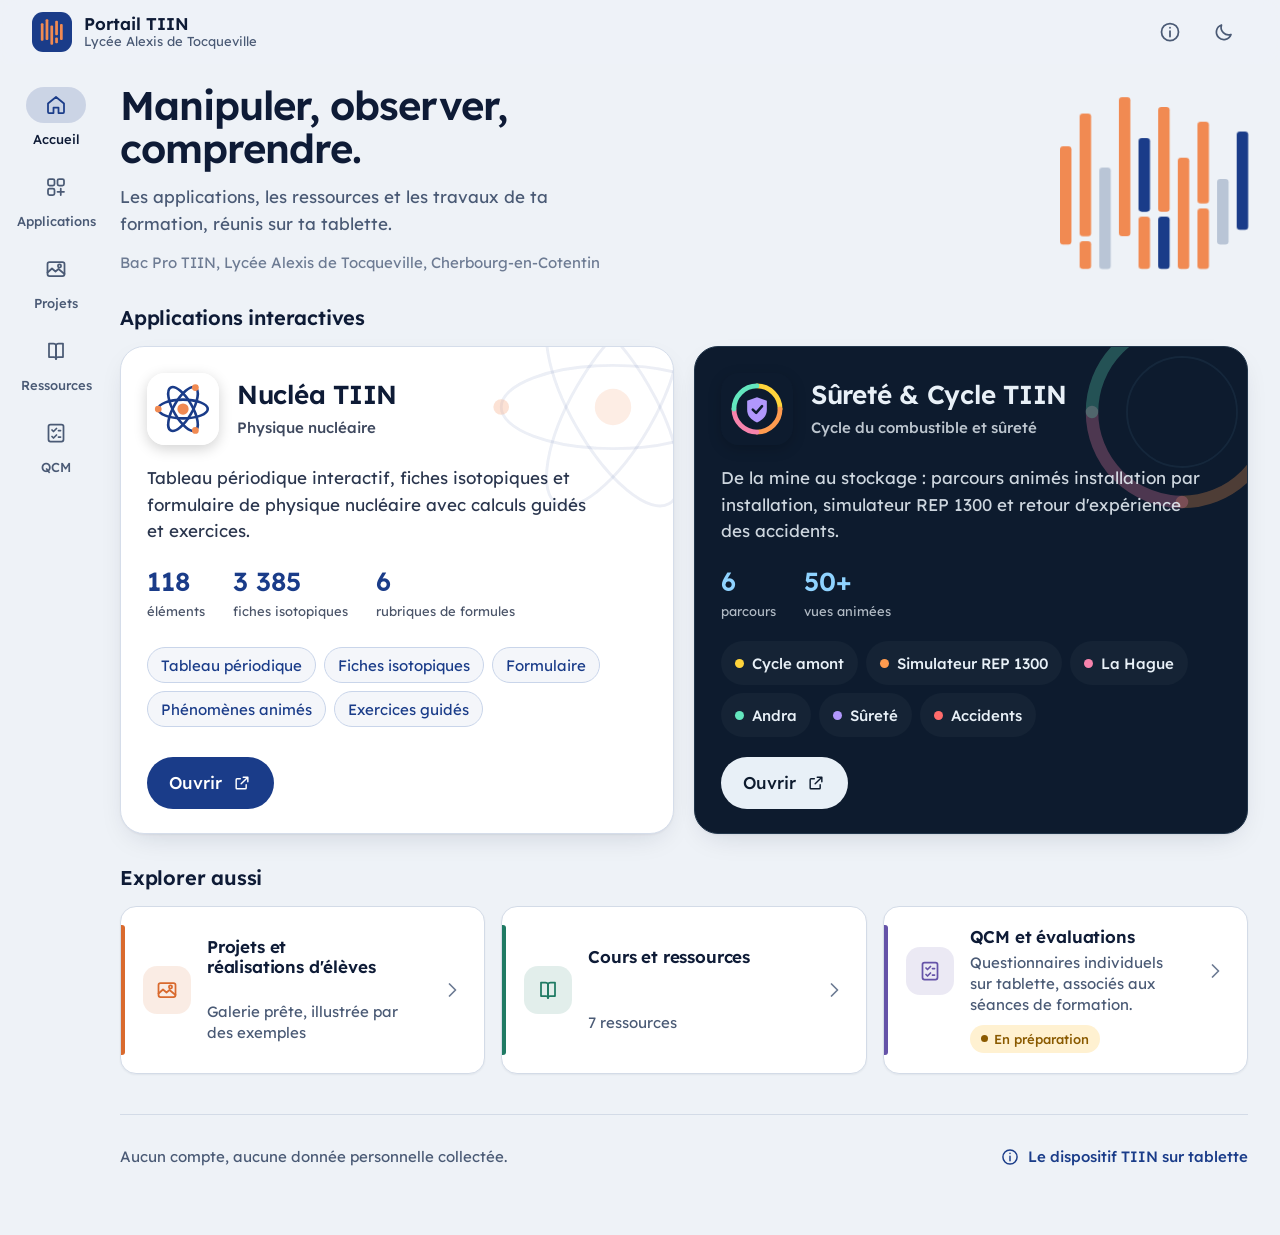
==== index.html @ 27bb5bd6 "Add files via upload" ====
<!doctype html>
<html lang="fr">
<head>
<meta charset="utf-8">
<meta name="viewport" content="width=device-width,initial-scale=1,viewport-fit=cover">
<title>Portail TIIN</title>
<meta name="description" content="Portail pédagogique du Bac Pro TIIN — Lycée Alexis de Tocqueville, Cherbourg-en-Cotentin : applications interactives, projets d'élèves, ressources.">
<meta name="theme-color" content="#EEF2F7" media="(prefers-color-scheme: light)">
<meta name="theme-color" content="#0A1226" media="(prefers-color-scheme: dark)">
<meta name="color-scheme" content="light dark">
<meta name="referrer" content="strict-origin-when-cross-origin">
<meta http-equiv="Content-Security-Policy" content="default-src 'self'; img-src 'self' data: https://xavierlepallabre-cmyk.github.io; style-src 'self' 'unsafe-inline'; script-src 'self'; font-src 'self'; connect-src 'self'; frame-src 'none'; object-src 'none'; base-uri 'self'; form-action 'none'">
<link rel="manifest" href="manifest.webmanifest">
<link rel="icon" href="icons/icon.svg" type="image/svg+xml">
<link rel="apple-touch-icon" href="icons/icon-192.png">
<link rel="preload" href="assets/fonts/lexend-400.ttf" as="font" type="font/ttf" crossorigin>
<link rel="stylesheet" href="assets/css/portail.css">
<script src="assets/js/theme.js"></script>
</head>
<body>
<a class="skip" href="#vue">Aller au contenu</a>

<svg class="sprite" aria-hidden="true" focusable="false">
  <symbol id="i-home" viewBox="0 0 24 24"><path d="M4 10.5 12 4l8 6.5V19a1 1 0 0 1-1 1h-4.5v-5.5h-5V20H5a1 1 0 0 1-1-1z"/></symbol>
  <symbol id="i-apps" viewBox="0 0 24 24"><rect x="4" y="4" width="6.5" height="6.5" rx="1.6"/><rect x="13.5" y="4" width="6.5" height="6.5" rx="1.6"/><rect x="4" y="13.5" width="6.5" height="6.5" rx="1.6"/><path d="M16.75 13.5v6.5M13.5 16.75H20"/></symbol>
  <symbol id="i-projets" viewBox="0 0 24 24"><rect x="3.5" y="5" width="17" height="14" rx="2"/><path d="m3.5 15.5 4.5-4 3.5 3 3-2.5 6 5"/><circle cx="15.5" cy="9" r="1.6"/></symbol>
  <symbol id="i-ressources" viewBox="0 0 24 24"><path d="M5 4.5h4.5a2.5 2.5 0 0 1 2.5 2.5v13a2 2 0 0 0-2-2H5z"/><path d="M19 4.5h-4.5A2.5 2.5 0 0 0 12 7v13a2 2 0 0 1 2-2h5z"/></symbol>
  <symbol id="i-qcm" viewBox="0 0 24 24"><rect x="4.5" y="3.5" width="15" height="17" rx="2"/><path d="m8 9 1.5 1.5L12.5 7.5M8 15.5l1.5 1.5 3-3M14.5 9.5H16.5M14.5 16H16.5"/></symbol>
  <symbol id="i-info" viewBox="0 0 24 24"><circle cx="12" cy="12" r="8.5"/><path d="M12 11v5.5M12 7.6v.2"/></symbol>
  <symbol id="i-back" viewBox="0 0 24 24"><path d="M14.5 6 8.5 12l6 6"/></symbol>
  <symbol id="i-chevron" viewBox="0 0 24 24"><path d="m9.5 6 6 6-6 6"/></symbol>
  <symbol id="i-open" viewBox="0 0 24 24"><path d="M13.5 5H19v5.5M19 5l-8 8M17 14v4a1 1 0 0 1-1 1H6a1 1 0 0 1-1-1V8a1 1 0 0 1 1-1h4"/></symbol>
  <symbol id="i-search" viewBox="0 0 24 24"><circle cx="11" cy="11" r="6"/><path d="m15.5 15.5 4 4"/></symbol>
  <symbol id="i-close" viewBox="0 0 24 24"><path d="m6.5 6.5 11 11M17.5 6.5l-11 11"/></symbol>
  <symbol id="i-file" viewBox="0 0 24 24"><path d="M7 3.5h7l4 4V19a1.5 1.5 0 0 1-1.5 1.5h-9.5A1.5 1.5 0 0 1 5.5 19V5A1.5 1.5 0 0 1 7 3.5z"/><path d="M13.5 3.5V8h4.5"/></symbol>
  <symbol id="i-slides" viewBox="0 0 24 24"><rect x="3.5" y="4.5" width="17" height="11.5" rx="1.5"/><path d="M12 16v3.5M8.5 19.5h7"/></symbol>
  <symbol id="i-image" viewBox="0 0 24 24"><rect x="4" y="4" width="16" height="16" rx="2"/><circle cx="9.5" cy="9.5" r="1.7"/><path d="m4.5 17 5-4.5 3.5 3 2-1.5 4.5 3.5"/></symbol>
  <symbol id="i-video" viewBox="0 0 24 24"><rect x="3.5" y="6" width="12.5" height="12" rx="2"/><path d="m16 10.5 4.5-2.5v8L16 13.5"/></symbol>
  <symbol id="i-link" viewBox="0 0 24 24"><path d="M10 14a4 4 0 0 0 5.7 0l3-3a4 4 0 0 0-5.7-5.7l-1 1"/><path d="M14 10a4 4 0 0 0-5.7 0l-3 3a4 4 0 0 0 5.7 5.7l1-1"/></symbol>
  <symbol id="i-play" viewBox="0 0 24 24"><circle cx="12" cy="12" r="8.5"/><path d="m10.2 8.6 5 3.4-5 3.4z"/></symbol>
  <symbol id="i-offline" viewBox="0 0 24 24"><path d="M4 9a12.5 12.5 0 0 1 4.5-2.6M12 6.2a12.6 12.6 0 0 1 8 2.8M7 12.5a7.6 7.6 0 0 1 3-1.5M14.3 11.2a7.5 7.5 0 0 1 2.7 1.3M10 16a3 3 0 0 1 4 0M4 4l16 16"/></symbol>
  <symbol id="i-sun" viewBox="0 0 24 24"><circle cx="12" cy="12" r="3.8"/><path d="M12 3v2M12 19v2M3 12h2M19 12h2M5.6 5.6 7 7M17 17l1.4 1.4M5.6 18.4 7 17M17 7l1.4-1.4"/></symbol>
  <symbol id="i-moon" viewBox="0 0 24 24"><path d="M19 14.5A7.5 7.5 0 0 1 9.5 5a7.5 7.5 0 1 0 9.5 9.5z"/></symbol>
  <symbol id="i-lock" viewBox="0 0 24 24"><rect x="5" y="10.5" width="14" height="10" rx="2"/><path d="M8.5 10.5V8a3.5 3.5 0 0 1 7 0v2.5"/></symbol>
  <symbol id="i-shield" viewBox="0 0 24 24"><path d="M12 3.5 19 6v5.5c0 4.2-2.9 7.6-7 9-4.1-1.4-7-4.8-7-9V6z"/><path d="m9 12 2 2 4-4"/></symbol>
  <symbol id="i-tablet" viewBox="0 0 24 24"><rect x="5" y="3" width="14" height="18" rx="2"/><path d="M11 17.5h2"/></symbol>
  <symbol id="i-server" viewBox="0 0 24 24"><rect x="4" y="4.5" width="16" height="6" rx="1.5"/><rect x="4" y="13.5" width="16" height="6" rx="1.5"/><path d="M7.5 7.5h.1M7.5 16.5h.1"/></symbol>
  <symbol id="i-chart" viewBox="0 0 24 24"><path d="M4.5 19.5h15M7.5 16V11M12 16V7M16.5 16v-3"/></symbol>
  <symbol id="i-filter" viewBox="0 0 24 24"><path d="M4.5 6h15M7.5 12h9M10.5 18h3"/></symbol>
</svg>

<div class="shell">
  <header class="topbar">
    <a class="brand" href="#/" aria-label="Portail TIIN, accueil">
      <span class="brand-mark" aria-hidden="true">
        <svg viewBox="0 0 40 40"><g class="bars"><rect x="6" y="9" width="3.4" height="22" rx="1.2"/><rect x="12" y="4" width="3.4" height="26" rx="1.2"/><rect x="18" y="12" width="3.4" height="24" rx="1.2"/><rect x="24" y="6" width="3.4" height="18" rx="1.2"/><rect x="24" y="27" width="3.4" height="7" rx="1.2"/><rect x="30" y="10" width="3.4" height="20" rx="1.2"/></g></svg>
      </span>
      <span class="brand-text"><strong>Portail TIIN</strong><span>Lycée Alexis de Tocqueville</span></span>
    </a>
    <div class="topbar-actions">
      <span class="netstate" id="netstate" hidden><svg class="ic"><use href="#i-offline"/></svg><span>Hors connexion</span></span>
      <a class="iconbtn" href="#/dispositif" aria-label="Le dispositif TIIN sur tablette"><svg class="ic"><use href="#i-info"/></svg></a>
      <button class="iconbtn" type="button" id="themeBtn" aria-label="Changer de thème"><svg class="ic"><use href="#i-moon"/></svg></button>
    </div>
  </header>

  <nav class="mainnav" id="mainnav" aria-label="Navigation principale"></nav>

  <main id="vue" class="view" tabindex="-1" aria-live="polite">
    <div class="loading" role="status"><span class="loading-bars" aria-hidden="true"><i></i><i></i><i></i><i></i><i></i></span><span>Chargement du portail…</span></div>
  </main>
</div>

<dialog class="sheet" id="offlineDialog" aria-labelledby="offlineTitle">
  <h2 id="offlineTitle">Tu es hors connexion</h2>
  <p id="offlineText"></p>
  <div class="sheet-actions">
    <button type="button" class="btn btn-quiet" value="cancel" id="offlineCancel">Rester sur le portail</button>
    <a class="btn btn-primary" id="offlineGo" href="#">Essayer quand même</a>
  </div>
</dialog>

<noscript><p class="noscript">Le portail a besoin de JavaScript pour afficher le catalogue des ressources.</p></noscript>
<script src="assets/js/portail.js" defer></script>
</body>
</html>
---- assets/css/portail.css ----
/* ==========================================================================
   Portail TIIN — feuille de style
   Direction artistique « les barres Tocqueville »
   Les couleurs sont des jetons : on les modifie ici, nulle part ailleurs.
   ========================================================================== */

@font-face{font-family:"Lexend";font-weight:400;font-display:swap;src:url(../fonts/lexend-400.ttf) format("truetype")}
@font-face{font-family:"Lexend";font-weight:500;font-display:swap;src:url(../fonts/lexend-500.ttf) format("truetype")}
@font-face{font-family:"Lexend";font-weight:600;font-display:swap;src:url(../fonts/lexend-600.ttf) format("truetype")}
@font-face{font-family:"Lexend";font-weight:700;font-display:swap;src:url(../fonts/lexend-700.ttf) format("truetype")}

:root{
  color-scheme:light;
  /* Base */
  --bg:#EEF2F7;
  --surface:#FFFFFF;
  --surface-2:#E5EBF3;
  --line:#D3DBE7;
  --line-strong:#B9C5D6;
  --ink:#0E1B36;
  --muted:#4A5A75;
  --faint:#6D7B93;
  /* Identité Tocqueville */
  --brand:#1A3C89;
  --brand-ink:#1A3C89;
  --brand-hover:#24499E;
  --on-brand:#FFFFFF;
  --orange:#F18A52;
  --orange-ink:#A8501C;
  --orange-soft:#FDEBDF;
  /* Une couleur par rubrique, utilisée seulement pour les repères */
  --c-apps:#1A3C89;
  --c-projets:#D96A2E;
  --c-ressources:#1F7A63;
  --c-qcm:#6553A8;
  --c-neutre:#6D7B93;
  /* États */
  --ok:#1E7A4F; --ok-soft:#E1F3E9;
  --wait:#8A5A00; --wait-soft:#FFF1D1;
  --idea:#4A5A75; --idea-soft:#E8EDF4;
  /* Formes */
  --r-xs:6px; --r-sm:10px; --r-md:16px; --r-lg:24px; --r-pill:999px;
  --shadow-sm:0 1px 2px rgba(14,27,54,.06);
  --shadow:0 1px 2px rgba(14,27,54,.05),0 10px 30px -12px rgba(14,27,54,.18);
  --shadow-lift:0 2px 4px rgba(14,27,54,.06),0 18px 40px -16px rgba(14,27,54,.28);
  /* Typographie : échelle 13 / 15 / 17 / 20 / 26 / 36 */
  --font:"Lexend",system-ui,-apple-system,"Segoe UI",Roboto,sans-serif;
  --t-xs:.8125rem; --t-sm:.9375rem; --t-md:1.0625rem; --t-lg:1.25rem; --t-xl:1.625rem; --t-2xl:2.25rem;
  /* Mise en page */
  --gutter:clamp(16px,3vw,32px);
  --topbar-h:64px;
  --rail-w:112px;
  --tabbar-h:72px;
  --maxw:1240px;
  --ease:cubic-bezier(.2,.7,.2,1);
}

/* Mode sombre : automatique, ou forcé par le bouton */
@media (prefers-color-scheme:dark){
  :root:not([data-theme="light"]){
    color-scheme:dark;
    --bg:#0A1226; --surface:#111C38; --surface-2:#18264A; --line:#24365F; --line-strong:#33497A;
    --ink:#EAF0FA; --muted:#A8B6D2; --faint:#8494B3;
    --brand:#3D67C9; --brand-ink:#9DB8F5; --brand-hover:#4E78DA;
    --orange:#F59C6B; --orange-ink:#F7AE85; --orange-soft:#3A2418;
    --c-apps:#8FADF2; --c-projets:#F29A66; --c-ressources:#5FC4A6; --c-qcm:#AE9CF0; --c-neutre:#8494B3;
    --ok:#6FD3A0; --ok-soft:#163A2B; --wait:#F2C46A; --wait-soft:#3A2E12; --idea:#A8B6D2; --idea-soft:#1D2A4C;
    --shadow-sm:0 1px 2px rgba(0,0,0,.3);
    --shadow:0 1px 2px rgba(0,0,0,.25),0 12px 32px -14px rgba(0,0,0,.6);
    --shadow-lift:0 2px 4px rgba(0,0,0,.3),0 20px 44px -16px rgba(0,0,0,.7);
  }
}
:root[data-theme="dark"]{
  color-scheme:dark;
  --bg:#0A1226; --surface:#111C38; --surface-2:#18264A; --line:#24365F; --line-strong:#33497A;
  --ink:#EAF0FA; --muted:#A8B6D2; --faint:#8494B3;
  --brand:#3D67C9; --brand-ink:#9DB8F5; --brand-hover:#4E78DA;
  --orange:#F59C6B; --orange-ink:#F7AE85; --orange-soft:#3A2418;
  --c-apps:#8FADF2; --c-projets:#F29A66; --c-ressources:#5FC4A6; --c-qcm:#AE9CF0; --c-neutre:#8494B3;
  --ok:#6FD3A0; --ok-soft:#163A2B; --wait:#F2C46A; --wait-soft:#3A2E12; --idea:#A8B6D2; --idea-soft:#1D2A4C;
  --shadow-sm:0 1px 2px rgba(0,0,0,.3);
  --shadow:0 1px 2px rgba(0,0,0,.25),0 12px 32px -14px rgba(0,0,0,.6);
  --shadow-lift:0 2px 4px rgba(0,0,0,.3),0 20px 44px -16px rgba(0,0,0,.7);
}

/* ---------- Socle ---------- */
*,*::before,*::after{box-sizing:border-box}
html{-webkit-text-size-adjust:100%;text-size-adjust:100%;scroll-padding-top:calc(var(--topbar-h) + 16px)}
body{
  margin:0;background:var(--bg);color:var(--ink);
  font:400 var(--t-md)/1.55 var(--font);
  -webkit-font-smoothing:antialiased;
  -webkit-tap-highlight-color:transparent;
  overflow-x:hidden;
  overscroll-behavior-y:none;
}
h1,h2,h3,h4{margin:0;font-weight:600;line-height:1.2;letter-spacing:-.01em;text-wrap:balance}
p{margin:0;text-wrap:pretty}
a{color:var(--brand-ink)}
img,svg{display:block;max-width:100%}
button{font:inherit;color:inherit}
[hidden]{display:none!important}
.sprite{position:absolute;width:0;height:0;overflow:hidden}
.ic{width:24px;height:24px;flex:none;fill:none;stroke:currentColor;stroke-width:1.75;stroke-linecap:round;stroke-linejoin:round}
.ic-sm{width:20px;height:20px}
.visually-hidden{position:absolute!important;width:1px;height:1px;overflow:hidden;clip:rect(0 0 0 0);white-space:nowrap}
:focus-visible{outline:3px solid var(--orange);outline-offset:3px;border-radius:var(--r-xs)}
.skip{position:absolute;left:12px;top:-60px;z-index:100;background:var(--brand);color:var(--on-brand);padding:12px 16px;border-radius:var(--r-sm);text-decoration:none}
.skip:focus{top:12px}
.noscript{padding:24px;text-align:center}

/* ---------- Coquille : barre du haut + navigation ---------- */
.shell{min-height:100dvh}
.topbar{
  position:sticky;top:0;z-index:30;
  height:calc(var(--topbar-h) + env(safe-area-inset-top));
  padding:env(safe-area-inset-top) max(var(--gutter),env(safe-area-inset-right)) 0 max(var(--gutter),env(safe-area-inset-left));
  display:flex;align-items:center;justify-content:space-between;gap:16px;
  background:color-mix(in srgb,var(--bg) 88%,transparent);
  backdrop-filter:saturate(1.4) blur(14px);-webkit-backdrop-filter:saturate(1.4) blur(14px);
  border-bottom:1px solid transparent;transition:border-color .2s;
}
.topbar.is-scrolled{border-bottom-color:var(--line)}
.brand{display:flex;align-items:center;gap:12px;text-decoration:none;color:var(--ink);min-height:48px;border-radius:var(--r-sm)}
.brand-mark{width:40px;height:40px;border-radius:11px;background:var(--brand);display:grid;place-items:center}
.brand-mark svg{width:32px;height:32px}
.brand-mark .bars rect{fill:#F18A52}
.brand-text{display:flex;flex-direction:column;line-height:1.15}
.brand-text strong{font-size:var(--t-md);font-weight:600}
.brand-text span{font-size:var(--t-xs);color:var(--muted)}
.topbar-actions{display:flex;align-items:center;gap:6px}
.iconbtn{
  width:48px;height:48px;border-radius:var(--r-pill);border:0;background:transparent;color:var(--muted);
  display:grid;place-items:center;cursor:pointer;text-decoration:none;transition:background-color .15s,color .15s;
}
.iconbtn:hover{background:var(--surface-2);color:var(--ink)}
.iconbtn:active{transform:scale(.94)}
.iconbtn[aria-current="page"]{color:var(--brand-ink);background:var(--surface-2)}
.netstate{display:inline-flex;align-items:center;gap:6px;padding:6px 12px 6px 10px;border-radius:var(--r-pill);background:var(--wait-soft);color:var(--wait);font-size:var(--t-xs);font-weight:500}
.netstate .ic{width:18px;height:18px}

/* Navigation : barre d'onglets en bas (portrait, téléphone), rail à gauche (paysage) */
.mainnav{
  position:fixed;z-index:40;left:0;right:0;bottom:0;
  height:calc(var(--tabbar-h) + env(safe-area-inset-bottom));
  padding:6px max(8px,env(safe-area-inset-left)) env(safe-area-inset-bottom) max(8px,env(safe-area-inset-right));
  display:flex;justify-content:space-around;gap:4px;
  background:color-mix(in srgb,var(--surface) 92%,transparent);
  backdrop-filter:saturate(1.4) blur(14px);-webkit-backdrop-filter:saturate(1.4) blur(14px);
  border-top:1px solid var(--line);
}
.navlink{
  --c:var(--c-neutre);
  flex:1 1 0;max-width:140px;min-height:56px;
  display:flex;flex-direction:column;align-items:center;justify-content:center;gap:3px;
  border-radius:var(--r-md);text-decoration:none;color:var(--muted);
  font-size:var(--t-xs);font-weight:500;position:relative;transition:color .15s,background-color .15s;
}
.navlink .navicon{width:52px;height:30px;border-radius:var(--r-pill);display:grid;place-items:center;transition:background-color .2s var(--ease)}
.navlink:active .navicon{transform:scale(.92)}
.navlink[aria-current="page"]{color:var(--ink)}
.navlink[aria-current="page"] .navicon{background:color-mix(in srgb,var(--c) 16%,transparent);color:var(--c)}
.navlink .badge-dot{position:absolute;top:8px;right:calc(50% - 26px);width:8px;height:8px;border-radius:50%;background:var(--wait);display:none}

.view{
  min-height:calc(100dvh - var(--topbar-h));
  padding:8px max(var(--gutter),env(safe-area-inset-right)) calc(var(--tabbar-h) + 40px + env(safe-area-inset-bottom)) max(var(--gutter),env(safe-area-inset-left));
  outline:none;
}
.view > *{max-width:var(--maxw);margin-inline:auto}

@media (min-width:1000px) and (orientation:landscape), (min-width:1200px){
  .mainnav{
    top:calc(var(--topbar-h) + env(safe-area-inset-top));right:auto;bottom:0;width:calc(var(--rail-w) + env(safe-area-inset-left));height:auto;
    flex-direction:column;justify-content:flex-start;gap:6px;padding:16px 10px 16px max(10px,env(safe-area-inset-left));
    background:transparent;backdrop-filter:none;-webkit-backdrop-filter:none;border-top:0;
  }
  .navlink{flex:0 0 auto;max-width:none;min-height:76px;gap:6px}
  .navlink .navicon{width:60px;height:36px}
  .view{
    padding-left:calc(var(--rail-w) + env(safe-area-inset-left) + 8px);
    padding-bottom:56px;
  }
}

/* ---------- Transitions de vue ---------- */
.view.is-entering > *{animation:enter .28s var(--ease) both}
@keyframes enter{from{opacity:0;transform:translateY(8px)}to{opacity:1;transform:none}}
@media (prefers-reduced-motion:reduce){
  *,*::before,*::after{animation-duration:.01ms!important;animation-iteration-count:1!important;transition-duration:.01ms!important;scroll-behavior:auto!important}
}

/* ---------- Chargement ---------- */
.loading{display:flex;flex-direction:column;align-items:center;justify-content:center;gap:16px;min-height:50vh;color:var(--muted);font-size:var(--t-sm)}
.loading-bars{display:flex;align-items:flex-end;gap:5px;height:32px}
.loading-bars i{width:5px;border-radius:2px;background:var(--orange);animation:pulse 1s var(--ease) infinite alternate}
.loading-bars i:nth-child(1){height:40%}.loading-bars i:nth-child(2){height:80%;animation-delay:.1s}
.loading-bars i:nth-child(3){height:60%;animation-delay:.2s;background:var(--brand)}.loading-bars i:nth-child(4){height:100%;animation-delay:.3s}
.loading-bars i:nth-child(5){height:50%;animation-delay:.4s}
@keyframes pulse{to{transform:scaleY(.45);opacity:.6}}

/* ---------- Composants communs ---------- */
.btn{
  display:inline-flex;align-items:center;justify-content:center;gap:10px;
  min-height:52px;padding:0 22px;border-radius:var(--r-pill);border:1px solid transparent;
  font-size:var(--t-md);font-weight:500;text-decoration:none;cursor:pointer;
  transition:background-color .15s,border-color .15s,transform .1s;
}
.btn:active{transform:scale(.97)}
.btn-primary{background:var(--brand);color:var(--on-brand)}
.btn-primary:hover{background:var(--brand-hover)}
.btn-quiet{background:var(--surface-2);color:var(--ink)}
.btn-quiet:hover{border-color:var(--line-strong)}
.btn .ic{width:22px;height:22px}

.status{display:inline-flex;align-items:center;gap:6px;padding:4px 11px;border-radius:var(--r-pill);font-size:var(--t-xs);font-weight:500;white-space:nowrap}
.status::before{content:"";width:7px;height:7px;border-radius:50%;background:currentColor}
.status-ok{background:var(--ok-soft);color:var(--ok)}
.status-wait{background:var(--wait-soft);color:var(--wait)}
.status-idea{background:var(--idea-soft);color:var(--idea)}
.tag-example{display:inline-flex;align-items:center;padding:3px 10px;border-radius:var(--r-xs);border:1.5px dashed var(--orange-ink);color:var(--orange-ink);font-size:var(--t-xs);font-weight:600;background:var(--surface)}

/* En-tête de rubrique : la barre colorée est le repère de la rubrique */
.pagehead{display:grid;grid-template-columns:auto 1fr;gap:4px 16px;align-items:start;padding:20px 0 24px}
.pagehead .rod{grid-row:span 2;width:6px;height:100%;min-height:56px;border-radius:3px;background:var(--c,var(--brand))}
.pagehead h1{font-size:var(--t-xl);font-weight:600}
.pagehead p{color:var(--muted);max-width:62ch}
.backlink{display:inline-flex;align-items:center;gap:4px;min-height:48px;padding:0 14px 0 6px;margin:8px 0 0 -6px;border-radius:var(--r-pill);color:var(--muted);text-decoration:none;font-size:var(--t-sm);font-weight:500}
.backlink:hover{background:var(--surface-2);color:var(--ink)}

.section{margin-top:32px}
.section-head{display:flex;align-items:baseline;justify-content:space-between;gap:16px;margin-bottom:16px}
.section-head h2{font-size:var(--t-lg)}
.section-head a{font-size:var(--t-sm);font-weight:500;text-decoration:none;min-height:44px;display:inline-flex;align-items:center;padding:0 4px}

.empty{
  border:1.5px dashed var(--line-strong);border-radius:var(--r-md);padding:28px;color:var(--muted);
  display:grid;gap:8px;justify-items:start;background:color-mix(in srgb,var(--surface) 50%,transparent)
}
.empty strong{color:var(--ink);font-weight:600}

/* ==========================================================================
   Accueil
   ========================================================================== */
.hero{
  display:grid;grid-template-columns:minmax(0,1fr) auto;align-items:center;gap:32px;
  padding:12px 0 0;
}
.hero h1{font-size:clamp(1.875rem,1.3rem + 1.8vw,2.5rem);font-weight:600;letter-spacing:-.025em;line-height:1.08;max-width:16ch}
.hero .lead{margin-top:14px;font-size:var(--t-md);color:var(--muted);max-width:52ch}
.hero .where{margin-top:14px;color:var(--faint);font-size:var(--t-sm)}
.assembly{width:auto;height:clamp(130px,20vh,190px);overflow:visible}
.assembly rect{transform-box:fill-box;transform-origin:50% 100%}
.assembly .o{fill:var(--orange)}
.assembly .b{fill:var(--brand)}
.assembly .g{fill:var(--line-strong)}
.assembly.play rect{animation:rise .9s var(--ease) both}
@keyframes rise{from{transform:scaleY(0);opacity:0}60%{opacity:1}to{transform:scaleY(1);opacity:1}}

/* Cartes d'applications : chacune garde l'identité de son application */
.apps{display:grid;grid-template-columns:repeat(auto-fit,minmax(min(100%,460px),1fr));gap:20px}
.appcard{
  position:relative;border-radius:var(--r-lg);overflow:hidden;
  display:flex;flex-direction:column;min-height:280px;
  box-shadow:var(--shadow);isolation:isolate;
  transition:transform .2s var(--ease),box-shadow .2s var(--ease);
}
.appcard:has(.appcard-main:active){transform:scale(.99)}
.appcard-main{
  flex:1;display:grid;grid-template-columns:auto 1fr;gap:6px 18px;align-content:start;
  padding:26px 26px 18px;text-decoration:none;color:inherit;border-radius:var(--r-lg);
}
.appcard-main::after{content:"";position:absolute;inset:0;z-index:0}
.appcard-icon{grid-row:span 2;width:72px;height:72px;border-radius:18px;box-shadow:0 4px 14px rgba(0,0,0,.18)}
.appcard h3{font-size:var(--t-xl);font-weight:600;align-self:end}
.appcard .sub{font-size:var(--t-sm);font-weight:500;opacity:.8}
.appcard .desc{grid-column:1/-1;margin-top:14px;max-width:48ch;opacity:.88}
.appcard .figures{grid-column:1/-1;display:flex;flex-wrap:wrap;gap:8px 28px;margin:18px 0 0;padding:0;list-style:none}
.appcard .figures b{display:block;font-size:var(--t-xl);font-weight:600;line-height:1.1;font-variant-numeric:tabular-nums}
.appcard .figures span{font-size:var(--t-xs);opacity:.75}
.appcard .contents{grid-column:1/-1;display:flex;flex-wrap:wrap;gap:8px;margin:18px 0 0;padding:0;list-style:none}
.appcard .contents li{display:inline-flex;align-items:center;min-height:36px;padding:0 13px;border-radius:var(--r-pill);font-size:var(--t-sm);border:1px solid currentColor;opacity:.75}
.appcard.is-nuclea .contents li{color:#1A3C89;border-color:#C9D5EA;opacity:1;background:#F4F6FA}
.appcard-foot{margin-top:auto;position:relative;z-index:1;display:flex;flex-wrap:wrap;align-items:center;gap:10px;padding:0 26px 24px;pointer-events:none}
.appcard-foot > *{pointer-events:auto}
.appcard .open{
  display:inline-flex;align-items:center;gap:10px;min-height:52px;padding:0 22px;border-radius:var(--r-pill);
  font-weight:500;text-decoration:none;pointer-events:none;
}
.shortcuts{display:flex;flex-wrap:wrap;gap:8px;margin:0;padding:0 26px 20px;list-style:none;position:relative;z-index:1}
.shortcuts a{
  display:inline-flex;align-items:center;gap:8px;min-height:44px;padding:0 14px;border-radius:var(--r-pill);
  font-size:var(--t-sm);font-weight:500;text-decoration:none;transition:background-color .15s;
}
.shortcuts a::before{content:"";width:9px;height:9px;border-radius:50%;background:var(--dot)}

/* Apparence Nucléa : clair, bleu Tocqueville, orange */
.appcard.is-nuclea{background:#FFFFFF;color:#0E1B36;border:1px solid #D5DDEA}
.appcard.is-nuclea::before{
  content:"";position:absolute;right:-70px;top:-70px;width:260px;height:260px;z-index:-1;opacity:.7;
  background:url(../img/apps/orbites.svg) center/contain no-repeat;
}
.appcard.is-nuclea .open{background:#1A3C89;color:#fff}
.appcard.is-nuclea .figures b{color:#1A3C89}
.appcard.is-nuclea:hover .open{background:#24499E}
/* Apparence Sûreté & Cycle : sombre, code couleur du cycle */
.appcard.is-surete{background:#0d1b2e;color:#e8f0f7;border:1px solid #22364b}
:root[data-theme="dark"] .appcard.is-surete{border-color:#2d4660}
@media (prefers-color-scheme:dark){:root:not([data-theme="light"]) .appcard.is-surete{border-color:#2d4660}}
.appcard.is-surete::before{
  content:"";position:absolute;right:-60px;top:-60px;width:250px;height:250px;z-index:-1;opacity:.85;
  background:url(../img/apps/cycle.svg) center/contain no-repeat;
}
.appcard.is-surete .open{background:#e8f0f7;color:#0d1b2e}
.appcard.is-surete .figures b{color:#8fd3ff}
.appcard.is-surete .shortcuts a{background:#152335;color:#e8f0f7}
.appcard.is-surete .shortcuts a:hover{background:#1d4766}
/* Apparence générique pour les futures applications */
.appcard.is-defaut{background:var(--surface);color:var(--ink);border:1px solid var(--line)}
.appcard.is-defaut .open{background:var(--brand);color:var(--on-brand)}
.appcard.is-defaut .shortcuts a{background:var(--surface-2)}
@media (hover:hover){.appcard:hover{transform:translateY(-2px);box-shadow:var(--shadow-lift)}}

/* Tuiles des autres rubriques */
.tiles{display:grid;grid-template-columns:repeat(auto-fit,minmax(min(100%,300px),1fr));gap:16px}
.tile{
  --c:var(--c-neutre);
  position:relative;display:grid;grid-template-columns:auto 1fr auto;align-items:center;gap:4px 16px;
  min-height:112px;padding:20px 20px 20px 22px;border-radius:var(--r-md);
  background:var(--surface);border:1px solid var(--line);color:var(--ink);text-decoration:none;
  box-shadow:var(--shadow-sm);overflow:hidden;transition:border-color .15s,transform .1s;
}
.tile::before{content:"";position:absolute;left:0;top:18px;bottom:18px;width:4px;border-radius:0 3px 3px 0;background:var(--c)}
.tile:active{transform:scale(.985)}
@media (hover:hover){.tile:hover{border-color:var(--line-strong)}}
.tile .tile-ic{grid-row:span 2;width:48px;height:48px;border-radius:14px;display:grid;place-items:center;background:color-mix(in srgb,var(--c) 13%,transparent);color:var(--c)}
.tile h3{font-size:var(--t-md);font-weight:600}
.tile p{grid-column:2;font-size:var(--t-sm);color:var(--muted);line-height:1.4}
.tile .tile-end{grid-row:1/span 2;grid-column:3;color:var(--faint)}
.tile .status{grid-column:2;justify-self:start;margin-top:6px}

.homefoot{margin-top:40px;display:flex;flex-wrap:wrap;align-items:center;justify-content:space-between;gap:16px;padding-top:20px;border-top:1px solid var(--line);color:var(--muted);font-size:var(--t-sm)}
.homefoot a{font-weight:500;text-decoration:none;min-height:44px;display:inline-flex;align-items:center;gap:8px}

/* ==========================================================================
   Filtres
   ========================================================================== */
.toolbar{display:flex;flex-direction:column;gap:12px;margin-bottom:20px}
.searchbox{position:relative;max-width:520px}
.searchbox .ic{position:absolute;left:16px;top:50%;translate:0 -50%;color:var(--faint);pointer-events:none}
.searchbox input{
  width:100%;min-height:52px;padding:0 48px 0 50px;border-radius:var(--r-pill);border:1px solid var(--line);
  background:var(--surface);color:var(--ink);font:inherit;font-size:var(--t-md);
}
.searchbox input::placeholder{color:var(--faint)}
.searchbox input:focus-visible{outline:3px solid var(--orange);outline-offset:1px}
.searchbox .clear{position:absolute;right:4px;top:50%;translate:0 -50%;width:44px;height:44px;border:0;border-radius:50%;background:transparent;color:var(--muted);display:grid;place-items:center;cursor:pointer}
.chiprow{display:flex;align-items:center;gap:8px;overflow-x:auto;scrollbar-width:none;padding:3px 0;overscroll-behavior-x:contain;-webkit-overflow-scrolling:touch}
.chiprow::-webkit-scrollbar{display:none}
.chiprow-label{flex:none;font-size:var(--t-xs);color:var(--muted);font-weight:500;min-width:88px}
.chip{
  flex:none;min-height:44px;padding:0 16px;border-radius:var(--r-pill);border:1px solid var(--line);
  background:var(--surface);color:var(--ink);font-size:var(--t-sm);font-weight:500;cursor:pointer;
  transition:background-color .15s,border-color .15s,color .15s;
}
.chip[aria-pressed="true"]{background:var(--ink);border-color:var(--ink);color:var(--bg)}
.resultcount{font-size:var(--t-sm);color:var(--muted);margin-bottom:14px}

/* ==========================================================================
   Galerie des projets
   ========================================================================== */
.notice{display:flex;gap:14px;align-items:flex-start;padding:16px 18px;border-radius:var(--r-md);background:var(--orange-soft);color:var(--ink);font-size:var(--t-sm);margin-bottom:20px}
.notice .ic{color:var(--orange-ink);margin-top:1px}
.notice.is-neutral{background:var(--surface-2)}
.notice.is-neutral .ic{color:var(--muted)}
.gallery{display:grid;grid-template-columns:repeat(auto-fill,minmax(min(100%,260px),1fr));gap:20px}
.pcard{
  display:flex;flex-direction:column;border-radius:var(--r-md);overflow:hidden;background:var(--surface);
  border:1px solid var(--line);text-decoration:none;color:var(--ink);box-shadow:var(--shadow-sm);
  transition:transform .15s var(--ease),box-shadow .15s;
}
.pcard:active{transform:scale(.985)}
@media (hover:hover){.pcard:hover{box-shadow:var(--shadow)}}
.pcard-media{position:relative;aspect-ratio:4/3;background:var(--surface-2)}
.pcard-media img{width:100%;height:100%;object-fit:cover}
.pcard-media .tag-example{position:absolute;left:12px;top:12px}
.pcard-body{padding:16px 18px 18px;display:grid;gap:8px}
.pcard-meta{display:flex;flex-wrap:wrap;gap:6px 12px;font-size:var(--t-xs);color:var(--muted);font-weight:500}
.pcard-meta .type{color:var(--c-projets)}
.pcard h3{font-size:var(--t-md);font-weight:600;line-height:1.3}

/* Fiche projet */
.detail{display:grid;grid-template-columns:minmax(0,1.15fr) minmax(0,1fr);gap:32px;align-items:start;margin-top:8px}
.detail-media{border-radius:var(--r-lg);overflow:hidden;background:var(--surface-2);border:1px solid var(--line);position:relative}
.detail-media img{width:100%;height:auto}
.detail-media .tag-example{position:absolute;left:16px;top:16px}
.detail h1{font-size:var(--t-xl);line-height:1.2}
.detail .desc{margin-top:14px;color:var(--muted)}
.facts{display:grid;grid-template-columns:auto 1fr;gap:10px 20px;margin:22px 0 0;font-size:var(--t-sm)}
.facts dt{color:var(--muted)}
.facts dd{margin:0;font-weight:500}
.docs{list-style:none;margin:12px 0 0;padding:0;display:grid;gap:10px}
.doc{
  display:grid;grid-template-columns:auto 1fr auto;align-items:center;gap:14px;min-height:64px;
  padding:10px 16px;border-radius:var(--r-sm);background:var(--surface);border:1px solid var(--line);
  color:var(--ink);text-decoration:none;
}
.doc .doc-ic{width:42px;height:42px;border-radius:12px;display:grid;place-items:center;background:var(--surface-2);color:var(--brand-ink)}
.doc small{display:block;color:var(--muted);font-size:var(--t-xs)}
.doc .ic-end{color:var(--faint)}
.rights{display:flex;gap:10px;align-items:flex-start;margin-top:24px;padding-top:16px;border-top:1px solid var(--line);font-size:var(--t-xs);color:var(--muted)}
.rights .ic{width:20px;height:20px;color:var(--ok)}

/* ==========================================================================
   Bibliothèque de ressources
   ========================================================================== */
.library{display:grid;gap:28px}
.group h2{font-size:var(--t-md);font-weight:600;color:var(--muted);margin-bottom:10px}
.rows{list-style:none;margin:0;padding:0;border-radius:var(--r-md);background:var(--surface);border:1px solid var(--line);overflow:hidden}
.rows li + li{border-top:1px solid var(--line)}
.row{
  display:grid;grid-template-columns:auto 1fr auto;align-items:center;gap:6px 16px;min-height:76px;padding:14px 18px;
  color:var(--ink);text-decoration:none;transition:background-color .12s;
}
.row:active{background:var(--surface-2)}
@media (hover:hover){.row:hover{background:color-mix(in srgb,var(--surface-2) 60%,var(--surface))}}
.row .row-ic{grid-row:span 2;width:44px;height:44px;border-radius:12px;display:grid;place-items:center;background:color-mix(in srgb,var(--c-ressources) 12%,transparent);color:var(--c-ressources)}
.row h3{font-size:var(--t-md);font-weight:500}
.row p{grid-column:2;font-size:var(--t-sm);color:var(--muted);line-height:1.4}
.row .row-end{grid-row:1/span 2;grid-column:3;display:flex;align-items:center;gap:10px;color:var(--faint)}
.row .fmt{font-size:var(--t-xs);font-weight:500;color:var(--muted);padding:3px 10px;border-radius:var(--r-pill);background:var(--surface-2)}

/* ==========================================================================
   Emplacement (QCM) et page « dispositif »
   ========================================================================== */
.placeholder{display:grid;grid-template-columns:minmax(0,1.1fr) minmax(0,1fr);gap:28px;align-items:start}
.panel{background:var(--surface);border:1px solid var(--line);border-radius:var(--r-lg);padding:26px}
.panel h2{font-size:var(--t-lg);margin-bottom:8px}
.panel > p{color:var(--muted)}
.steps{list-style:none;margin:22px 0 0;padding:0;display:grid;gap:4px;counter-reset:s}
.steps li{display:grid;grid-template-columns:44px 1fr;gap:14px;align-items:start;padding:10px 0;counter-increment:s}
.steps li::before{
  content:counter(s);width:36px;height:36px;border-radius:50%;display:grid;place-items:center;
  background:color-mix(in srgb,var(--c-qcm) 14%,transparent);color:var(--c-qcm);font-weight:600;font-size:var(--t-sm)
}
.steps b{display:block;font-weight:600}
.steps span{color:var(--muted);font-size:var(--t-sm)}
.flow{display:grid;gap:10px;margin-top:6px}
.flow .node{display:flex;align-items:center;gap:14px;padding:14px 16px;border-radius:var(--r-sm);border:1.5px dashed var(--line-strong);color:var(--muted);font-size:var(--t-sm)}
.flow .node b{display:block;color:var(--ink);font-weight:600;font-size:var(--t-md)}
.flow .node .ic{color:var(--c-qcm)}
.flow .link{justify-self:center;width:2px;height:16px;background:var(--line-strong);border-radius:1px}
.flow .node.is-protected{border-style:solid;border-color:color-mix(in srgb,var(--c-qcm) 45%,var(--line))}
.lockline{display:flex;align-items:center;gap:8px;margin-top:16px;font-size:var(--t-xs);color:var(--muted)}
.lockline .ic{width:18px;height:18px}

.roadmap{display:grid;grid-template-columns:repeat(auto-fit,minmax(min(100%,280px),1fr));gap:20px}
.roadmap h2{display:flex;align-items:center;gap:10px;font-size:var(--t-md);margin-bottom:12px}
.roadmap ul{list-style:none;margin:0;padding:0;display:grid;gap:10px}
.roadmap li{padding:14px 16px;border-radius:var(--r-sm);background:var(--surface);border:1px solid var(--line);font-size:var(--t-sm);line-height:1.45}
.roadmap .col-wait li{border-style:dashed}
.roadmap .col-idea li{border-style:dashed;color:var(--muted)}
.principles{display:grid;grid-template-columns:repeat(auto-fit,minmax(min(100%,240px),1fr));gap:16px;list-style:none;margin:0;padding:0}
.principles li{display:grid;grid-template-columns:auto 1fr;gap:4px 14px;padding:18px;border-radius:var(--r-md);background:var(--surface);border:1px solid var(--line)}
.principles .ic{grid-row:span 2;color:var(--brand-ink)}
.principles b{font-weight:600}
.principles span{font-size:var(--t-sm);color:var(--muted)}

/* ---------- Feuille hors connexion ---------- */
.sheet{
  width:min(520px,calc(100vw - 32px));border:0;border-radius:var(--r-lg);padding:28px;
  background:var(--surface);color:var(--ink);box-shadow:var(--shadow-lift);
}
.sheet::backdrop{background:rgba(10,18,38,.5)}
.sheet h2{font-size:var(--t-lg);margin-bottom:10px}
.sheet p{color:var(--muted)}
.sheet-actions{display:flex;flex-wrap:wrap;justify-content:flex-end;gap:10px;margin-top:24px}
.sheet[open]{animation:enter .22s var(--ease) both}

/* ---------- Erreur de catalogue ---------- */
.fault{max-width:680px!important;margin-top:40px!important}
.fault pre{white-space:pre-wrap;background:var(--surface-2);padding:14px;border-radius:var(--r-sm);font-size:var(--t-xs);overflow:auto}

/* ---------- Ajustements responsives ---------- */
@media (max-width:820px){
  .placeholder,.detail{grid-template-columns:1fr}
}
@media (max-width:640px){
  :root{--topbar-h:58px}
  .hero{grid-template-columns:1fr;gap:8px;padding-top:12px}
  .hero .art{order:-1}
  .assembly{height:110px}
  .appcard-main{padding:22px 20px 14px}
  .appcard-icon{width:60px;height:60px;border-radius:15px}
  .appcard-foot,.shortcuts{padding-left:20px;padding-right:20px}
  .brand-text span{display:none}
  .chiprow-label{min-width:0}
  .row .fmt{display:none}
  .row{padding:14px 14px}
}
@media (max-width:380px){
  .navlink{font-size:.75rem}
  .navlink .navicon{width:44px}
}

/* ---------- Bandeau de mise à jour ---------- */
.updatebar{
  position:fixed;z-index:60;left:50%;translate:-50% 0;
  bottom:calc(var(--tabbar-h) + 16px + env(safe-area-inset-bottom));
  width:min(480px,calc(100vw - 32px));display:flex;align-items:center;justify-content:space-between;gap:16px;
  padding:12px 12px 12px 20px;border-radius:var(--r-md);background:var(--ink);color:var(--bg);box-shadow:var(--shadow-lift);
  font-size:var(--t-sm);animation:enter .25s var(--ease) both;
}
.updatebar .sheet-actions{margin:0}
.updatebar .btn{min-height:44px;background:var(--orange);color:#0E1B36}
@media (min-width:1000px) and (orientation:landscape), (min-width:1200px){.updatebar{bottom:24px}}
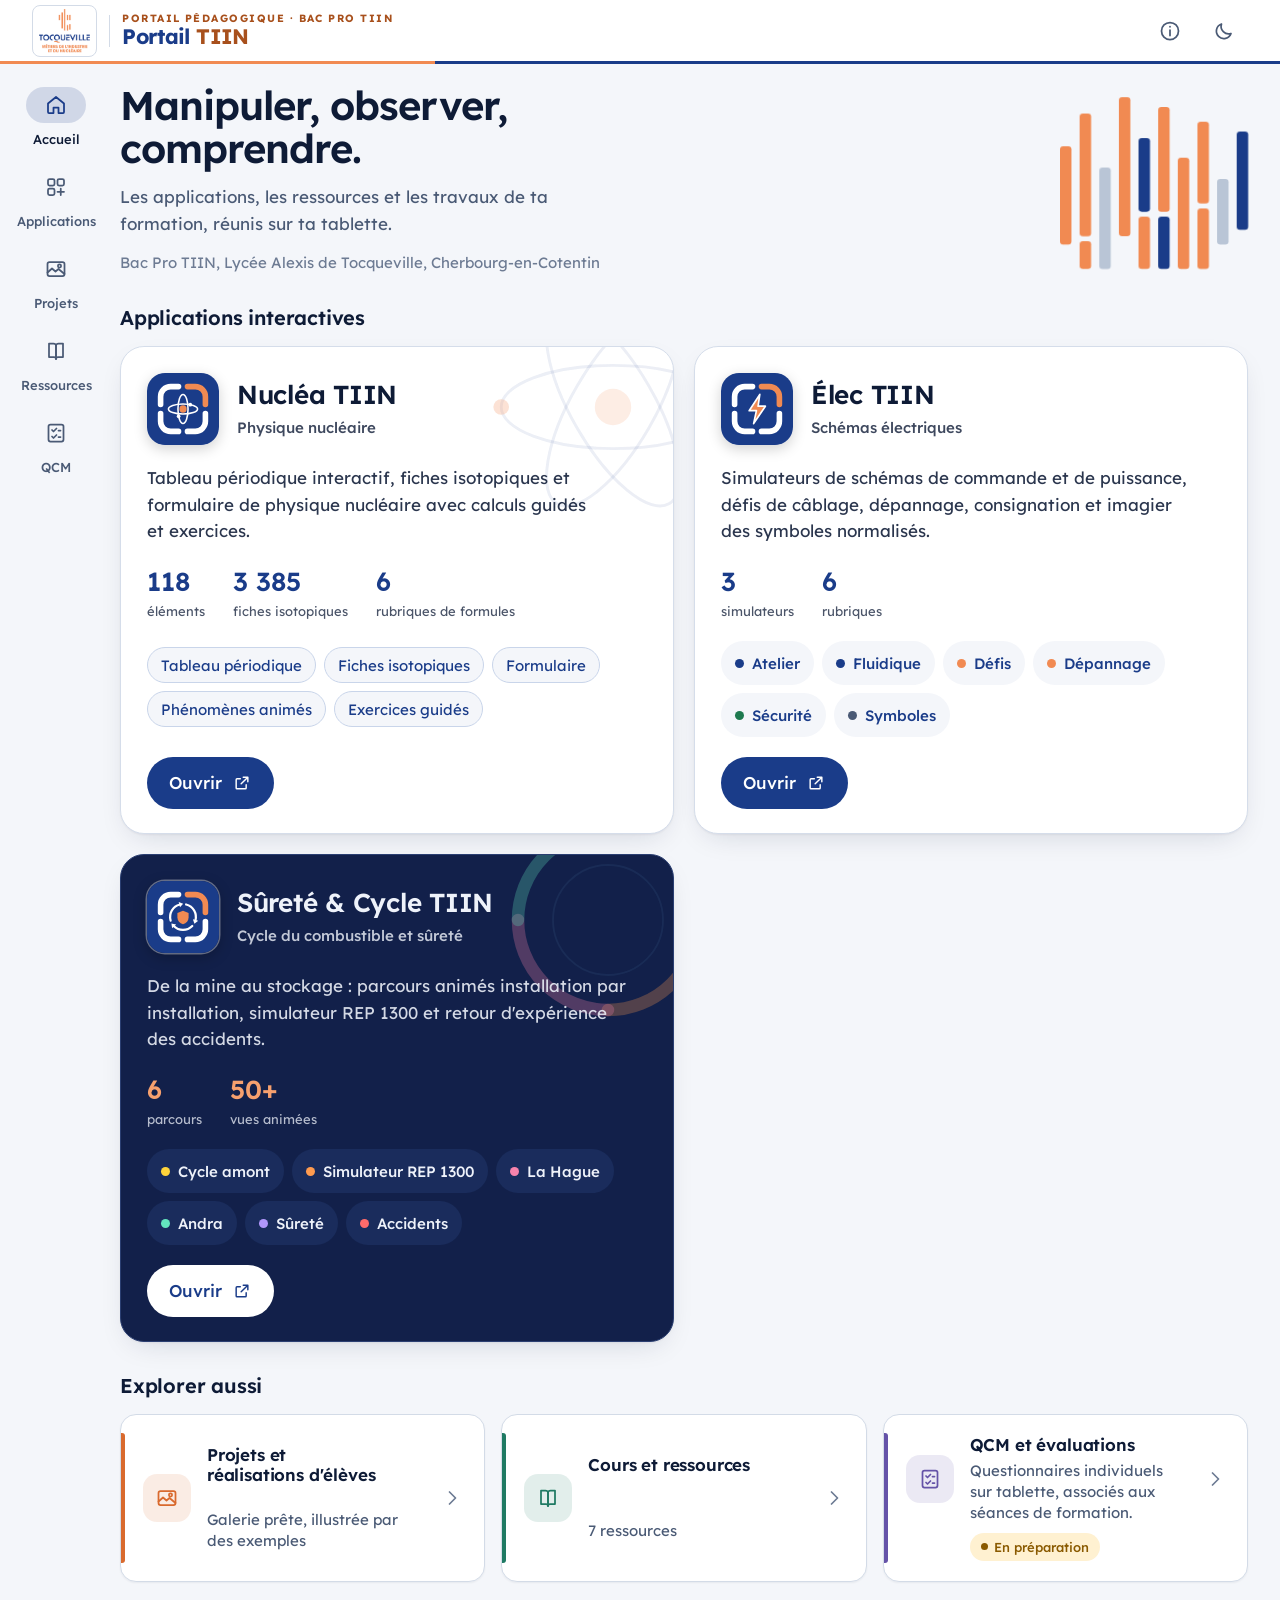
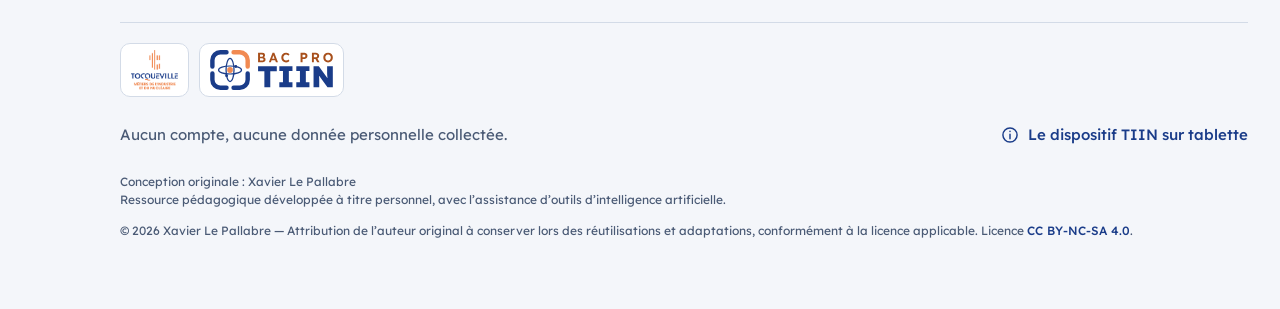
==== commit fefcc307: "Élec TIIN au catalogue, en-tête et logos de la charte commune Carte Élec TIIN avec raccourcis ; en-t" ====
--- a/index.html
+++ b/index.html
@@ -5,14 +5,14 @@
 <meta name="viewport" content="width=device-width,initial-scale=1,viewport-fit=cover">
 <title>Portail TIIN</title>
 <meta name="description" content="Portail pédagogique du Bac Pro TIIN — Lycée Alexis de Tocqueville, Cherbourg-en-Cotentin : applications interactives, projets d'élèves, ressources.">
-<meta name="theme-color" content="#EEF2F7" media="(prefers-color-scheme: light)">
-<meta name="theme-color" content="#0A1226" media="(prefers-color-scheme: dark)">
+<meta name="theme-color" content="#FFFFFF" media="(prefers-color-scheme: light)">
+<meta name="theme-color" content="#12204A" media="(prefers-color-scheme: dark)">
 <meta name="color-scheme" content="light dark">
 <meta name="referrer" content="strict-origin-when-cross-origin">
 <meta http-equiv="Content-Security-Policy" content="default-src 'self'; img-src 'self' data: https://xavierlepallabre-cmyk.github.io; style-src 'self' 'unsafe-inline'; script-src 'self'; font-src 'self'; connect-src 'self'; frame-src 'none'; object-src 'none'; base-uri 'self'; form-action 'none'">
 <link rel="manifest" href="manifest.webmanifest">
 <link rel="icon" href="icons/icon.svg" type="image/svg+xml">
-<link rel="apple-touch-icon" href="icons/icon-192.png">
+<link rel="apple-touch-icon" href="icons/apple-touch-icon.png">
 <link rel="preload" href="assets/fonts/lexend-400.ttf" as="font" type="font/ttf" crossorigin>
 <link rel="stylesheet" href="assets/css/portail.css">
 <script src="assets/js/theme.js"></script>
@@ -52,10 +52,9 @@
 <div class="shell">
   <header class="topbar">
     <a class="brand" href="#/" aria-label="Portail TIIN, accueil">
-      <span class="brand-mark" aria-hidden="true">
-        <svg viewBox="0 0 40 40"><g class="bars"><rect x="6" y="9" width="3.4" height="22" rx="1.2"/><rect x="12" y="4" width="3.4" height="26" rx="1.2"/><rect x="18" y="12" width="3.4" height="24" rx="1.2"/><rect x="24" y="6" width="3.4" height="18" rx="1.2"/><rect x="24" y="27" width="3.4" height="7" rx="1.2"/><rect x="30" y="10" width="3.4" height="20" rx="1.2"/></g></svg>
-      </span>
-      <span class="brand-text"><strong>Portail TIIN</strong><span>Lycée Alexis de Tocqueville</span></span>
+      <span class="school-logo"><img src="assets/img/logo-tocqueville.png" alt="Lycée Tocqueville — Métiers de l’industrie et du nucléaire" width="541" height="465"></span>
+      <span class="brand-sep" aria-hidden="true"></span>
+      <span class="brand-text"><span class="eyebrow">Portail pédagogique · Bac Pro TIIN</span><strong>Portail <span>TIIN</span></strong></span>
     </a>
     <div class="topbar-actions">
       <span class="netstate" id="netstate" hidden><svg class="ic"><use href="#i-offline"/></svg><span>Hors connexion</span></span>
--- a/assets/css/portail.css
+++ b/assets/css/portail.css
@@ -12,7 +12,7 @@
 :root{
   color-scheme:light;
   /* Base */
-  --bg:#EEF2F7;
+  --bg:#F4F6FA;
   --surface:#FFFFFF;
   --surface-2:#E5EBF3;
   --line:#D3DBE7;
@@ -59,8 +59,8 @@
 @media (prefers-color-scheme:dark){
   :root:not([data-theme="light"]){
     color-scheme:dark;
-    --bg:#0A1226; --surface:#111C38; --surface-2:#18264A; --line:#24365F; --line-strong:#33497A;
-    --ink:#EAF0FA; --muted:#A8B6D2; --faint:#8494B3;
+    --bg:#0A1430; --surface:#12204A; --surface-2:#1A2C5C; --line:#2B3F72; --line-strong:#35508A;
+    --ink:#EEF2FA; --muted:#A9B6D3; --faint:#8494B3;
     --brand:#3D67C9; --brand-ink:#9DB8F5; --brand-hover:#4E78DA;
     --orange:#F59C6B; --orange-ink:#F7AE85; --orange-soft:#3A2418;
     --c-apps:#8FADF2; --c-projets:#F29A66; --c-ressources:#5FC4A6; --c-qcm:#AE9CF0; --c-neutre:#8494B3;
@@ -72,8 +72,8 @@
 }
 :root[data-theme="dark"]{
   color-scheme:dark;
-  --bg:#0A1226; --surface:#111C38; --surface-2:#18264A; --line:#24365F; --line-strong:#33497A;
-  --ink:#EAF0FA; --muted:#A8B6D2; --faint:#8494B3;
+  --bg:#0A1430; --surface:#12204A; --surface-2:#1A2C5C; --line:#2B3F72; --line-strong:#35508A;
+  --ink:#EEF2FA; --muted:#A9B6D3; --faint:#8494B3;
   --brand:#3D67C9; --brand-ink:#9DB8F5; --brand-hover:#4E78DA;
   --orange:#F59C6B; --orange-ink:#F7AE85; --orange-soft:#3A2418;
   --c-apps:#8FADF2; --c-projets:#F29A66; --c-ressources:#5FC4A6; --c-qcm:#AE9CF0; --c-neutre:#8494B3;
@@ -116,18 +116,18 @@
   height:calc(var(--topbar-h) + env(safe-area-inset-top));
   padding:env(safe-area-inset-top) max(var(--gutter),env(safe-area-inset-right)) 0 max(var(--gutter),env(safe-area-inset-left));
   display:flex;align-items:center;justify-content:space-between;gap:16px;
-  background:color-mix(in srgb,var(--bg) 88%,transparent);
-  backdrop-filter:saturate(1.4) blur(14px);-webkit-backdrop-filter:saturate(1.4) blur(14px);
-  border-bottom:1px solid transparent;transition:border-color .2s;
-}
-.topbar.is-scrolled{border-bottom-color:var(--line)}
+  background:var(--surface);
+  border-bottom:3px solid transparent;border-image:linear-gradient(90deg,var(--orange) 0 34%,#1A3C89 34% 100%) 1;
+}
 .brand{display:flex;align-items:center;gap:12px;text-decoration:none;color:var(--ink);min-height:48px;border-radius:var(--r-sm)}
-.brand-mark{width:40px;height:40px;border-radius:11px;background:var(--brand);display:grid;place-items:center}
-.brand-mark svg{width:32px;height:32px}
-.brand-mark .bars rect{fill:#F18A52}
-.brand-text{display:flex;flex-direction:column;line-height:1.15}
-.brand-text strong{font-size:var(--t-md);font-weight:600}
-.brand-text span{font-size:var(--t-xs);color:var(--muted)}
+.school-logo{display:block;background:#fff;border-radius:8px;padding:3px 6px;flex-shrink:0;border:1px solid var(--line);line-height:0}
+.school-logo img{height:44px;width:auto;display:block}
+.brand-sep{width:1px;height:32px;background:var(--line)}
+.brand-text{display:flex;flex-direction:column;line-height:1.12;min-width:0}
+.brand-text .eyebrow{font-size:10.5px;font-weight:700;letter-spacing:.14em;text-transform:uppercase;color:var(--orange-ink);white-space:nowrap;overflow:hidden;text-overflow:ellipsis}
+.brand-text strong{font-size:21px;font-weight:700;letter-spacing:-.03em;color:var(--brand-ink);white-space:nowrap}
+.brand-text strong span{color:var(--orange-ink)}
+@media (max-width:420px){.brand-sep{display:none}.school-logo img{height:38px}.brand-text strong{font-size:18px}.brand-text .eyebrow{font-size:8.5px;letter-spacing:.06em}}
 .topbar-actions{display:flex;align-items:center;gap:6px}
 .iconbtn{
   width:48px;height:48px;border-radius:var(--r-pill);border:0;background:transparent;color:var(--muted);
@@ -303,18 +303,24 @@
 .appcard.is-nuclea .open{background:#1A3C89;color:#fff}
 .appcard.is-nuclea .figures b{color:#1A3C89}
 .appcard.is-nuclea:hover .open{background:#24499E}
-/* Apparence Sûreté & Cycle : sombre, code couleur du cycle */
-.appcard.is-surete{background:#0d1b2e;color:#e8f0f7;border:1px solid #22364b}
-:root[data-theme="dark"] .appcard.is-surete{border-color:#2d4660}
-@media (prefers-color-scheme:dark){:root:not([data-theme="light"]) .appcard.is-surete{border-color:#2d4660}}
+/* Apparence Sûreté & Cycle : bleu nuit de la charte, code couleur du cycle sur les raccourcis */
+.appcard.is-surete{background:#12204A;color:#EEF2FA;border:1px solid #2B3F72}
 .appcard.is-surete::before{
   content:"";position:absolute;right:-60px;top:-60px;width:250px;height:250px;z-index:-1;opacity:.85;
   background:url(../img/apps/cycle.svg) center/contain no-repeat;
 }
-.appcard.is-surete .open{background:#e8f0f7;color:#0d1b2e}
-.appcard.is-surete .figures b{color:#8fd3ff}
-.appcard.is-surete .shortcuts a{background:#152335;color:#e8f0f7}
-.appcard.is-surete .shortcuts a:hover{background:#1d4766}
+.appcard.is-surete .open{background:#FFFFFF;color:#1A3C89}
+.appcard.is-surete .figures b{color:#F6A06E}
+.appcard.is-surete .shortcuts a{background:#1A2C5C;color:#EEF2FA}
+.appcard.is-surete .shortcuts a:hover{background:#24396F}
+/* Apparence Élec : comme Nucléa, sans décor */
+.appcard.is-elec{background:#FFFFFF;color:#0E1B36;border:1px solid #D5DDEA}
+.appcard.is-elec .open{background:#1A3C89;color:#fff}
+.appcard.is-elec:hover .open{background:#24499E}
+.appcard.is-elec .figures b{color:#1A3C89}
+.appcard.is-elec .contents li{color:#1A3C89;border-color:#C9D5EA;opacity:1;background:#F4F6FA}
+.appcard.is-elec .shortcuts a{background:#F4F6FA;color:#1A3C89}
+.appcard.is-elec .shortcuts a:hover{background:#E5EBF3}
 /* Apparence générique pour les futures applications */
 .appcard.is-defaut{background:var(--surface);color:var(--ink);border:1px solid var(--line)}
 .appcard.is-defaut .open{background:var(--brand);color:var(--on-brand)}
@@ -340,6 +346,11 @@
 .tile .status{grid-column:2;justify-self:start;margin-top:6px}
 
 .homefoot{margin-top:40px;display:flex;flex-wrap:wrap;align-items:center;justify-content:space-between;gap:16px;padding-top:20px;border-top:1px solid var(--line);color:var(--muted);font-size:var(--t-sm)}
+/* Logos du lycée et du Bac Pro TIIN, même bloc dans toutes les applications TIIN */
+.tiin-logos{flex-basis:100%;display:flex;gap:10px;flex-wrap:wrap}
+.tiin-logos .logo-plate{display:inline-grid;place-items:center;background:#fff;border:1px solid var(--line);border-radius:10px;padding:6px 10px;line-height:0}
+.tiin-logos img{height:40px;width:auto;display:block}
+.homefoot .credit{flex-basis:100%;margin:0;line-height:1.5;font-size:12px}
 .homefoot a{font-weight:500;text-decoration:none;min-height:44px;display:inline-flex;align-items:center;gap:8px}
 
 /* ==========================================================================
@@ -493,7 +504,7 @@
   .appcard-main{padding:22px 20px 14px}
   .appcard-icon{width:60px;height:60px;border-radius:15px}
   .appcard-foot,.shortcuts{padding-left:20px;padding-right:20px}
-  .brand-text span{display:none}
+  .brand-text .eyebrow{display:block}
   .chiprow-label{min-width:0}
   .row .fmt{display:none}
   .row{padding:14px 14px}
@@ -514,3 +525,4 @@
 .updatebar .sheet-actions{margin:0}
 .updatebar .btn{min-height:44px;background:var(--orange);color:#0E1B36}
 @media (min-width:1000px) and (orientation:landscape), (min-width:1200px){.updatebar{bottom:24px}}
+.appcard.is-surete .appcard-icon{box-shadow:0 0 0 1.5px rgba(255,255,255,.35),0 4px 14px rgba(0,0,0,.25)}
